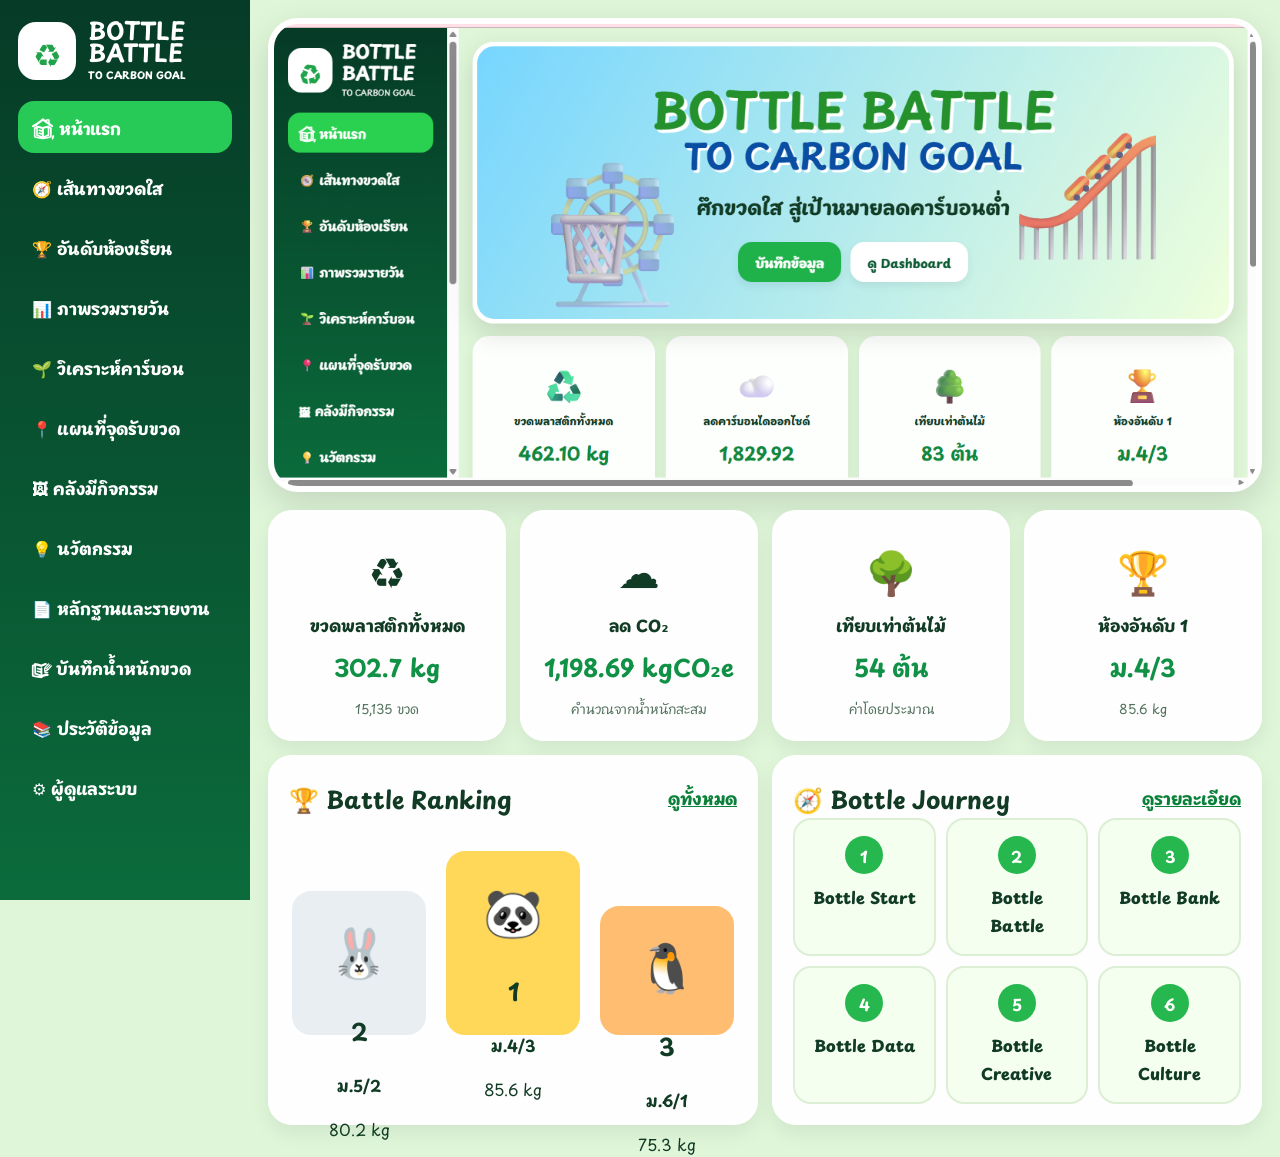
==== index.html @ 926719f8 "Add files via upload" ====
<!DOCTYPE html>
<html lang="th">
<head>
  <meta charset="UTF-8" />
  <meta name="viewport" content="width=device-width, initial-scale=1.0" />
  <title>Bottle Battle to Carbon Goal</title>
  <link rel="preconnect" href="https://fonts.googleapis.com">
  <link rel="preconnect" href="https://fonts.gstatic.com" crossorigin>
  <link href="https://fonts.googleapis.com/css2?family=Playpen+Sans+Thai:wght@400;600;700;800&display=swap" rel="stylesheet">
  <link rel="stylesheet" href="css/style.css" />
</head>
<body>
  <aside class="sidebar">
    <div class="brand">
      <div class="brand-logo">♻</div>
      <div><h2>BOTTLE<br>BATTLE</h2><p>TO CARBON GOAL</p></div>
    </div>
    <nav class="menu">
      <a class="active" href="index.html">🏠 หน้าแรก</a>
      <a href="journey.html">🧭 เส้นทางขวดใส</a>
      <a href="ranking.html">🏆 อันดับห้องเรียน</a>
      <a href="dashboard.html">📊 ภาพรวมรายวัน</a>
      <a href="carbon.html">🌱 วิเคราะห์คาร์บอน</a>
      <a href="map.html">📍 แผนที่จุดรับขวด</a>
      <a href="gallery.html">🖼 คลังมีกิจกรรม</a>
      <a href="innovation.html">💡 นวัตกรรม</a>
      <a href="report.html">📄 หลักฐานและรายงาน</a>
      <a href="submit.html">✍️ บันทึกน้ำหนักขวด</a>
      <a href="history.html">📚 ประวัติข้อมูล</a>
      <a href="admin.html">⚙️ ผู้ดูแลระบบ</a>
    </nav>
  </aside>
  <main class="main">
    <section class="hero"><img src="assets/hero-school.png" alt="Bottle Battle Banner"></section>
    <section class="kpi-grid">
      <article class="kpi-card"><div class="icon">♻️</div><p>ขวดพลาสติกทั้งหมด</p><h3 id="totalWeight">0 kg</h3><span id="totalBottles">0 ขวด</span></article>
      <article class="kpi-card"><div class="icon">☁️</div><p>ลด CO₂</p><h3 id="co2Saved">0 kgCO₂e</h3><span>คำนวณจากน้ำหนักสะสม</span></article>
      <article class="kpi-card"><div class="icon">🌳</div><p>เทียบเท่าต้นไม้</p><h3 id="treeCount">0 ต้น</h3><span>ค่าโดยประมาณ</span></article>
      <article class="kpi-card"><div class="icon">🏆</div><p>ห้องอันดับ 1</p><h3 id="topClass">-</h3><span id="topClassWeight">0 kg</span></article>
    </section>
    <section class="content-grid">
      <article class="panel"><div class="panel-head"><h2>🏆 Battle Ranking</h2><a href="ranking.html">ดูทั้งหมด</a></div><div class="podium" id="podium"></div></article>
      <article class="panel"><div class="panel-head"><h2>🧭 Bottle Journey</h2><a href="journey.html">ดูรายละเอียด</a></div><div class="journey"><div><b>1</b><span>Bottle Start</span></div><div><b>2</b><span>Bottle Battle</span></div><div><b>3</b><span>Bottle Bank</span></div><div><b>4</b><span>Bottle Data</span></div><div><b>5</b><span>Bottle Creative</span></div><div><b>6</b><span>Bottle Culture</span></div></div></article>
    </section>
  </main>
  <script src="js/api.js"></script><script src="js/app.js"></script>
</body>
</html>
---- css/style.css ----
*{box-sizing:border-box}body{margin:0;font-family:"Playpen Sans Thai",system-ui,sans-serif;background:#dff6d9;color:#123b25;display:flex;min-height:100vh}.sidebar{width:250px;background:linear-gradient(180deg,#063b27,#0b6b3b);color:#fff;padding:18px;position:fixed;left:0;top:0;bottom:0;overflow:auto}.brand{display:flex;gap:12px;align-items:center;margin-bottom:18px}.brand-logo{width:58px;height:58px;background:#fff;color:#20a34a;border-radius:18px;display:grid;place-items:center;font-size:32px}.brand h2{margin:0;font-size:24px;line-height:.9}.brand p{margin:4px 0 0;font-size:10px;font-weight:800}.menu{display:flex;flex-direction:column;gap:8px}.menu a{color:#fff;text-decoration:none;padding:12px 14px;border-radius:16px;font-weight:800}.menu a:hover,.menu a.active{background:#27c957}.main{margin-left:250px;width:calc(100% - 250px);padding:18px}.hero{width:100%;padding:0;margin:0 0 18px;border:6px solid #fff;border-radius:30px;overflow:hidden;background:#fff;box-shadow:0 12px 35px #0002}.hero img{display:block;width:100%;height:auto}.kpi-grid{display:grid;grid-template-columns:repeat(4,1fr);gap:14px;margin-bottom:14px}.kpi-card,.panel{background:#fffffff2;border:3px solid #fff;border-radius:24px;box-shadow:0 8px 20px #0001}.kpi-card{padding:18px;text-align:center}.kpi-card .icon{font-size:42px}.kpi-card p{margin:6px 0;font-weight:800}.kpi-card h3{margin:6px 0;color:#119146;font-size:24px}.kpi-card span{font-size:13px;color:#52715d}.content-grid{display:grid;grid-template-columns:1fr 1fr;gap:14px}.panel{padding:18px;margin-bottom:14px}.panel-head{display:flex;justify-content:space-between;align-items:center}.panel-head h2{margin:0}.panel-head a{color:#0b803a;font-weight:800}.podium{display:flex;align-items:end;justify-content:center;gap:14px;min-height:220px}.podium-item{text-align:center;width:140px;border-radius:22px;padding:14px;background:#f6ffe9;border:3px solid #fff}.podium-item:nth-child(1){height:150px;background:#e8eef2}.podium-item:nth-child(2){height:190px;background:#ffd85a}.podium-item:nth-child(3){height:135px;background:#ffbd72}.podium-item .face{font-size:48px}.journey{display:grid;grid-template-columns:repeat(3,1fr);gap:10px}.journey.big{grid-template-columns:repeat(6,1fr)}.journey div{background:#f5ffef;border-radius:18px;border:2px solid #dcefd5;text-align:center;padding:16px}.journey b{display:inline-grid;place-items:center;width:38px;height:38px;border-radius:50%;background:#26b84f;color:#fff}.journey span{display:block;margin-top:8px;font-weight:800}.page-title{background:linear-gradient(120deg,#b6ecff,#f2ffd6);border:5px solid #fff;border-radius:28px;padding:26px;margin-bottom:14px}.page-title h1{margin:0;font-size:34px}.page-title p{margin:8px 0 0;font-weight:800}table{width:100%;border-collapse:collapse}th,td{padding:12px;border-bottom:1px solid #dcefdc;text-align:left}th{color:#0d7038}form{max-width:560px;display:grid;gap:12px}label{font-weight:800}input,select,textarea,button{font-family:inherit;padding:12px;border-radius:14px;border:2px solid #cfe7d4}button{background:#1fb24b;color:#fff;border:0;font-weight:800;cursor:pointer}.form-row{display:flex;gap:10px;flex-wrap:wrap;align-items:center}.map{height:430px;background:linear-gradient(#aee9ff,#c8ee9a);position:relative;display:grid;grid-template-columns:repeat(2,1fr);gap:16px}.map div{background:#22a957;color:#fff;border-radius:20px;padding:20px;text-align:center;font-weight:800}.gallery{display:grid;grid-template-columns:repeat(4,1fr);gap:14px}.gallery article{background:#fff;border-radius:22px;padding:30px;text-align:center;font-size:38px}.gallery b{display:block;font-size:16px}.carbon-box{font-size:24px}.carbon-box b{font-size:48px;color:#119146}@media(max-width:1000px){body{display:block}.sidebar{position:relative;width:100%;height:auto}.main{margin-left:0;width:100%}.kpi-grid,.content-grid,.journey,.journey.big,.gallery{grid-template-columns:1fr}}
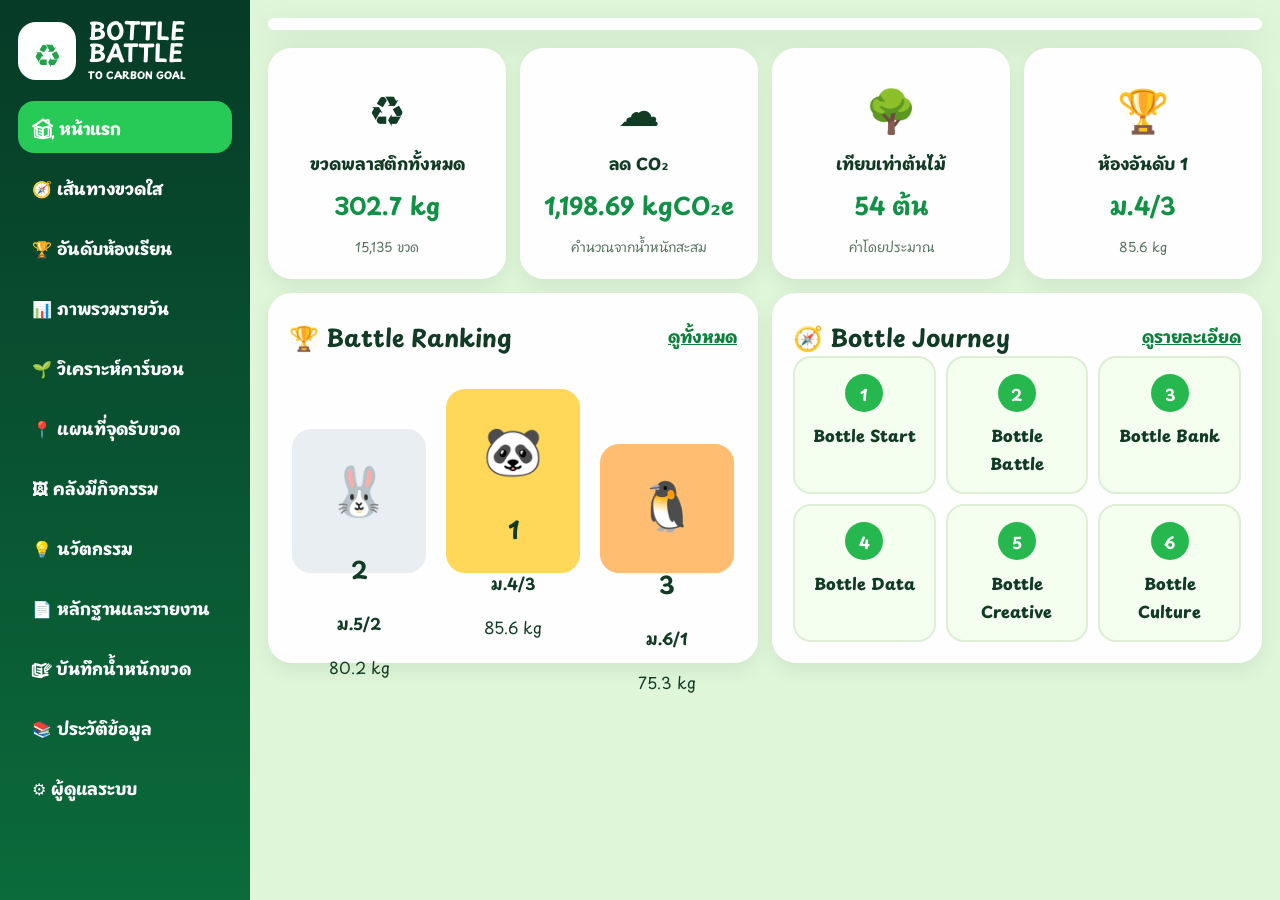
==== commit c4ddef3d: "Update index.html" ====
--- a/index.html
+++ b/index.html
@@ -4,17 +4,24 @@
   <meta charset="UTF-8" />
   <meta name="viewport" content="width=device-width, initial-scale=1.0" />
   <title>Bottle Battle to Carbon Goal</title>
+
   <link rel="preconnect" href="https://fonts.googleapis.com">
   <link rel="preconnect" href="https://fonts.gstatic.com" crossorigin>
   <link href="https://fonts.googleapis.com/css2?family=Playpen+Sans+Thai:wght@400;600;700;800&display=swap" rel="stylesheet">
+
   <link rel="stylesheet" href="css/style.css" />
 </head>
+
 <body>
   <aside class="sidebar">
     <div class="brand">
       <div class="brand-logo">♻</div>
-      <div><h2>BOTTLE<br>BATTLE</h2><p>TO CARBON GOAL</p></div>
+      <div>
+        <h2>BOTTLE<br>BATTLE</h2>
+        <p>TO CARBON GOAL</p>
+      </div>
     </div>
+
     <nav class="menu">
       <a class="active" href="index.html">🏠 หน้าแรก</a>
       <a href="journey.html">🧭 เส้นทางขวดใส</a>
@@ -30,19 +37,68 @@
       <a href="admin.html">⚙️ ผู้ดูแลระบบ</a>
     </nav>
   </aside>
+
   <main class="main">
-    <section class="hero"><img src="assets/hero-school.png" alt="Bottle Battle Banner"></section>
+    <section class="hero"></section>
+
     <section class="kpi-grid">
-      <article class="kpi-card"><div class="icon">♻️</div><p>ขวดพลาสติกทั้งหมด</p><h3 id="totalWeight">0 kg</h3><span id="totalBottles">0 ขวด</span></article>
-      <article class="kpi-card"><div class="icon">☁️</div><p>ลด CO₂</p><h3 id="co2Saved">0 kgCO₂e</h3><span>คำนวณจากน้ำหนักสะสม</span></article>
-      <article class="kpi-card"><div class="icon">🌳</div><p>เทียบเท่าต้นไม้</p><h3 id="treeCount">0 ต้น</h3><span>ค่าโดยประมาณ</span></article>
-      <article class="kpi-card"><div class="icon">🏆</div><p>ห้องอันดับ 1</p><h3 id="topClass">-</h3><span id="topClassWeight">0 kg</span></article>
+      <article class="kpi-card">
+        <div class="icon">♻️</div>
+        <p>ขวดพลาสติกทั้งหมด</p>
+        <h3 id="totalWeight">0 kg</h3>
+        <span id="totalBottles">0 ขวด</span>
+      </article>
+
+      <article class="kpi-card">
+        <div class="icon">☁️</div>
+        <p>ลด CO₂</p>
+        <h3 id="co2Saved">0 kgCO₂e</h3>
+        <span>คำนวณจากน้ำหนักสะสม</span>
+      </article>
+
+      <article class="kpi-card">
+        <div class="icon">🌳</div>
+        <p>เทียบเท่าต้นไม้</p>
+        <h3 id="treeCount">0 ต้น</h3>
+        <span>ค่าโดยประมาณ</span>
+      </article>
+
+      <article class="kpi-card">
+        <div class="icon">🏆</div>
+        <p>ห้องอันดับ 1</p>
+        <h3 id="topClass">-</h3>
+        <span id="topClassWeight">0 kg</span>
+      </article>
     </section>
+
     <section class="content-grid">
-      <article class="panel"><div class="panel-head"><h2>🏆 Battle Ranking</h2><a href="ranking.html">ดูทั้งหมด</a></div><div class="podium" id="podium"></div></article>
-      <article class="panel"><div class="panel-head"><h2>🧭 Bottle Journey</h2><a href="journey.html">ดูรายละเอียด</a></div><div class="journey"><div><b>1</b><span>Bottle Start</span></div><div><b>2</b><span>Bottle Battle</span></div><div><b>3</b><span>Bottle Bank</span></div><div><b>4</b><span>Bottle Data</span></div><div><b>5</b><span>Bottle Creative</span></div><div><b>6</b><span>Bottle Culture</span></div></div></article>
+      <article class="panel">
+        <div class="panel-head">
+          <h2>🏆 Battle Ranking</h2>
+          <a href="ranking.html">ดูทั้งหมด</a>
+        </div>
+        <div class="podium" id="podium"></div>
+      </article>
+
+      <article class="panel">
+        <div class="panel-head">
+          <h2>🧭 Bottle Journey</h2>
+          <a href="journey.html">ดูรายละเอียด</a>
+        </div>
+
+        <div class="journey">
+          <div><b>1</b><span>Bottle Start</span></div>
+          <div><b>2</b><span>Bottle Battle</span></div>
+          <div><b>3</b><span>Bottle Bank</span></div>
+          <div><b>4</b><span>Bottle Data</span></div>
+          <div><b>5</b><span>Bottle Creative</span></div>
+          <div><b>6</b><span>Bottle Culture</span></div>
+        </div>
+      </article>
     </section>
   </main>
-  <script src="js/api.js"></script><script src="js/app.js"></script>
+
+  <script src="js/api.js"></script>
+  <script src="js/app.js"></script>
 </body>
 </html>
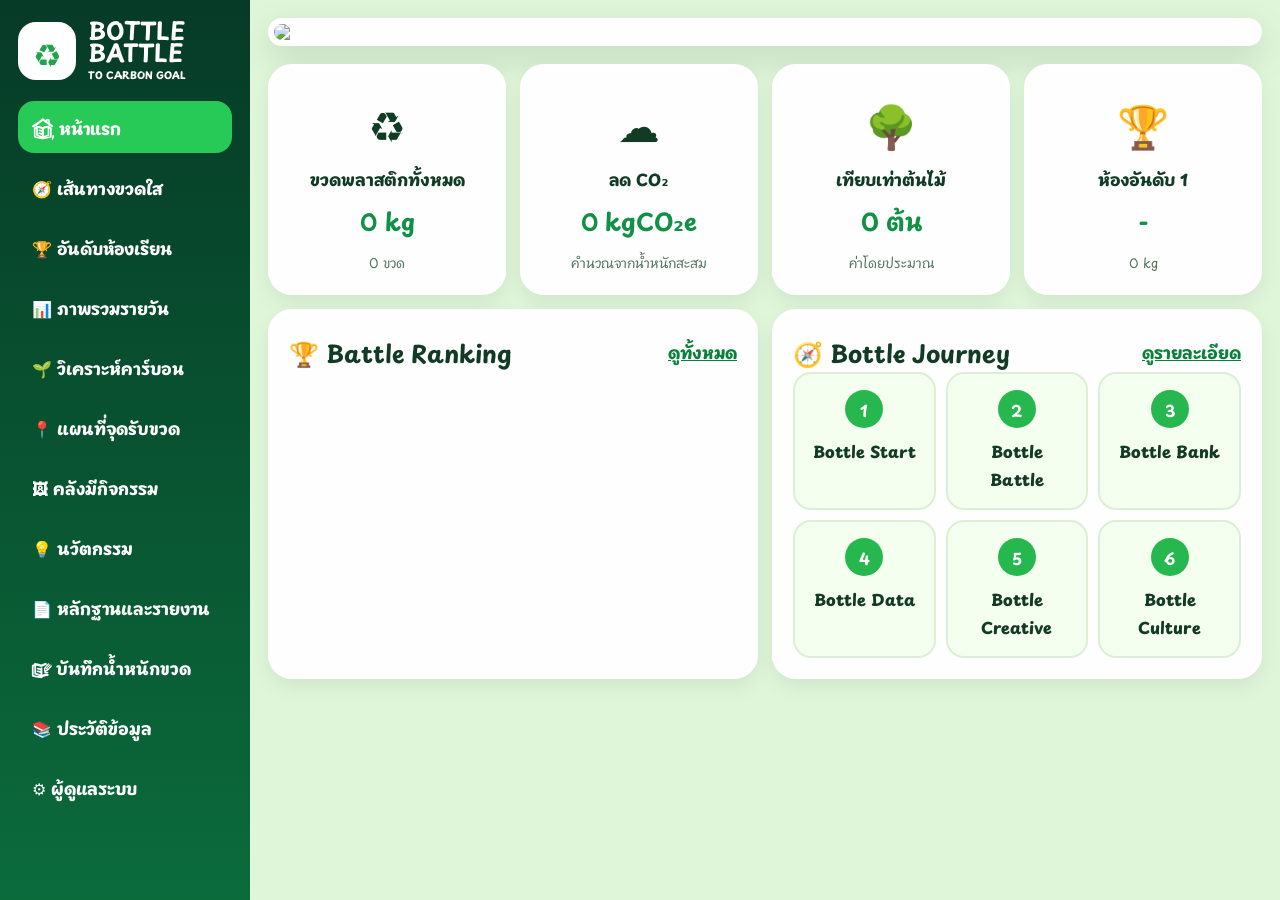
==== commit 4701eb8e: "Update index.html" ====
--- a/index.html
+++ b/index.html
@@ -39,7 +39,11 @@
   </aside>
 
   <main class="main">
-    <section class="hero"></section>
+    <section class="hero">
+
+    <img src="assets/logo.png" class="school-logo">
+
+</section>
 
     <section class="kpi-grid">
       <article class="kpi-card">
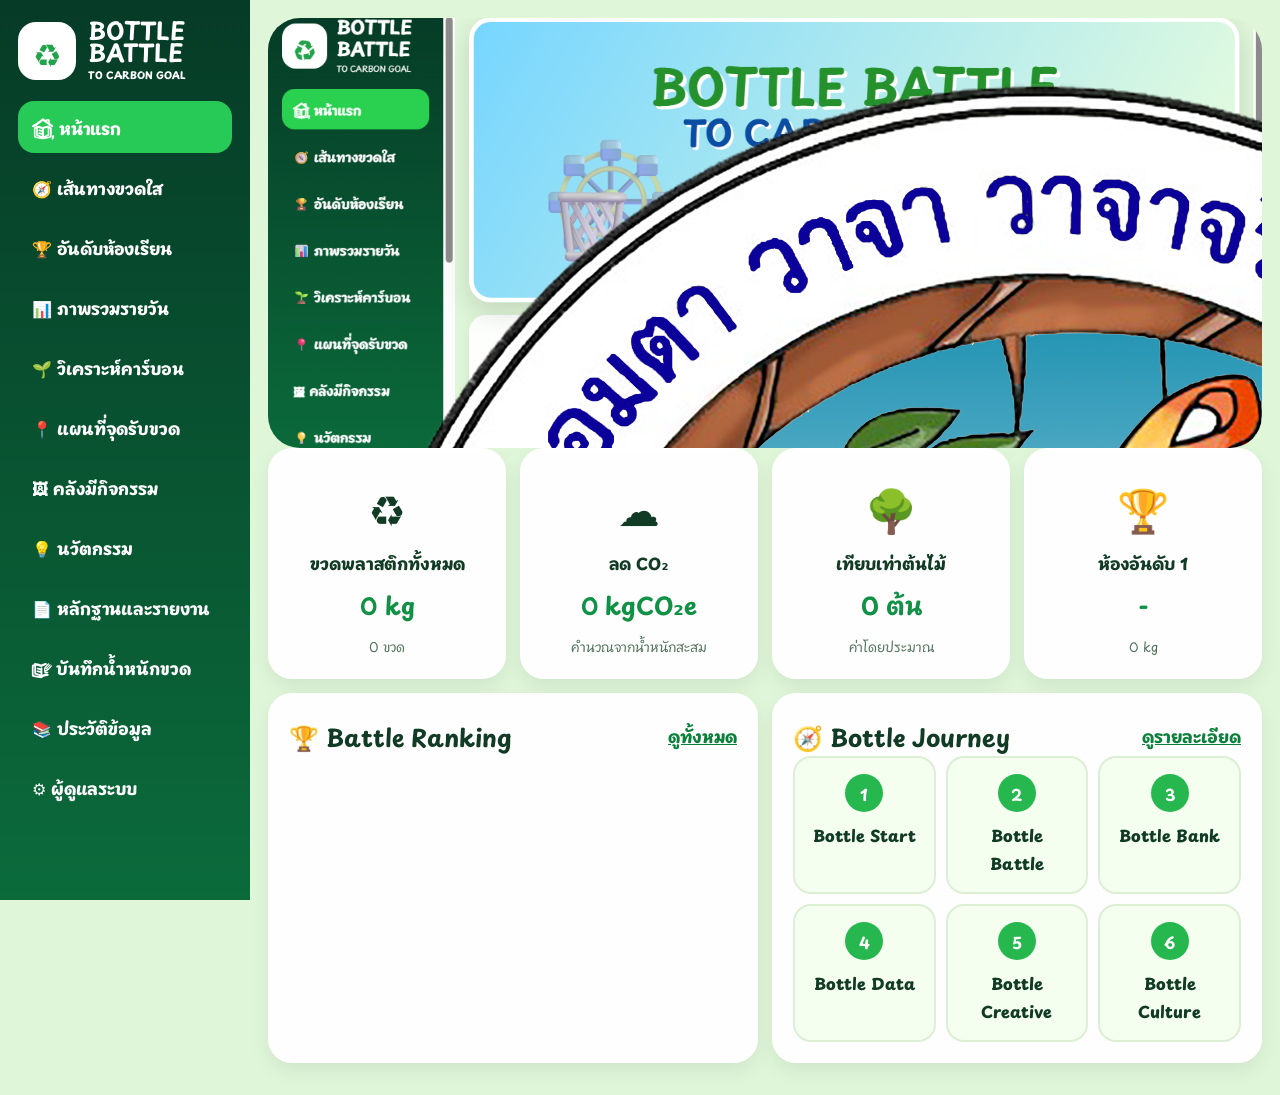
==== commit c657e041: "Update index.html" ====
--- a/index.html
+++ b/index.html
@@ -39,12 +39,9 @@
   </aside>
 
   <main class="main">
-    <section class="hero">
-
-    <img src="assets/logo.png" class="school-logo">
-
+   <section class="hero">
+  <img src="assets/logo.png" class="school-logo" alt="โลโก้โรงเรียน">
 </section>
-
     <section class="kpi-grid">
       <article class="kpi-card">
         <div class="icon">♻️</div>
--- a/css/style.css
+++ b/css/style.css
@@ -1 +1,13 @@
-*{box-sizing:border-box}body{margin:0;font-family:"Playpen Sans Thai",system-ui,sans-serif;background:#dff6d9;color:#123b25;display:flex;min-height:100vh}.sidebar{width:250px;background:linear-gradient(180deg,#063b27,#0b6b3b);color:#fff;padding:18px;position:fixed;left:0;top:0;bottom:0;overflow:auto}.brand{display:flex;gap:12px;align-items:center;margin-bottom:18px}.brand-logo{width:58px;height:58px;background:#fff;color:#20a34a;border-radius:18px;display:grid;place-items:center;font-size:32px}.brand h2{margin:0;font-size:24px;line-height:.9}.brand p{margin:4px 0 0;font-size:10px;font-weight:800}.menu{display:flex;flex-direction:column;gap:8px}.menu a{color:#fff;text-decoration:none;padding:12px 14px;border-radius:16px;font-weight:800}.menu a:hover,.menu a.active{background:#27c957}.main{margin-left:250px;width:calc(100% - 250px);padding:18px}.hero{width:100%;padding:0;margin:0 0 18px;border:6px solid #fff;border-radius:30px;overflow:hidden;background:#fff;box-shadow:0 12px 35px #0002}.hero img{display:block;width:100%;height:auto}.kpi-grid{display:grid;grid-template-columns:repeat(4,1fr);gap:14px;margin-bottom:14px}.kpi-card,.panel{background:#fffffff2;border:3px solid #fff;border-radius:24px;box-shadow:0 8px 20px #0001}.kpi-card{padding:18px;text-align:center}.kpi-card .icon{font-size:42px}.kpi-card p{margin:6px 0;font-weight:800}.kpi-card h3{margin:6px 0;color:#119146;font-size:24px}.kpi-card span{font-size:13px;color:#52715d}.content-grid{display:grid;grid-template-columns:1fr 1fr;gap:14px}.panel{padding:18px;margin-bottom:14px}.panel-head{display:flex;justify-content:space-between;align-items:center}.panel-head h2{margin:0}.panel-head a{color:#0b803a;font-weight:800}.podium{display:flex;align-items:end;justify-content:center;gap:14px;min-height:220px}.podium-item{text-align:center;width:140px;border-radius:22px;padding:14px;background:#f6ffe9;border:3px solid #fff}.podium-item:nth-child(1){height:150px;background:#e8eef2}.podium-item:nth-child(2){height:190px;background:#ffd85a}.podium-item:nth-child(3){height:135px;background:#ffbd72}.podium-item .face{font-size:48px}.journey{display:grid;grid-template-columns:repeat(3,1fr);gap:10px}.journey.big{grid-template-columns:repeat(6,1fr)}.journey div{background:#f5ffef;border-radius:18px;border:2px solid #dcefd5;text-align:center;padding:16px}.journey b{display:inline-grid;place-items:center;width:38px;height:38px;border-radius:50%;background:#26b84f;color:#fff}.journey span{display:block;margin-top:8px;font-weight:800}.page-title{background:linear-gradient(120deg,#b6ecff,#f2ffd6);border:5px solid #fff;border-radius:28px;padding:26px;margin-bottom:14px}.page-title h1{margin:0;font-size:34px}.page-title p{margin:8px 0 0;font-weight:800}table{width:100%;border-collapse:collapse}th,td{padding:12px;border-bottom:1px solid #dcefdc;text-align:left}th{color:#0d7038}form{max-width:560px;display:grid;gap:12px}label{font-weight:800}input,select,textarea,button{font-family:inherit;padding:12px;border-radius:14px;border:2px solid #cfe7d4}button{background:#1fb24b;color:#fff;border:0;font-weight:800;cursor:pointer}.form-row{display:flex;gap:10px;flex-wrap:wrap;align-items:center}.map{height:430px;background:linear-gradient(#aee9ff,#c8ee9a);position:relative;display:grid;grid-template-columns:repeat(2,1fr);gap:16px}.map div{background:#22a957;color:#fff;border-radius:20px;padding:20px;text-align:center;font-weight:800}.gallery{display:grid;grid-template-columns:repeat(4,1fr);gap:14px}.gallery article{background:#fff;border-radius:22px;padding:30px;text-align:center;font-size:38px}.gallery b{display:block;font-size:16px}.carbon-box{font-size:24px}.carbon-box b{font-size:48px;color:#119146}@media(max-width:1000px){body{display:block}.sidebar{position:relative;width:100%;height:auto}.main{margin-left:0;width:100%}.kpi-grid,.content-grid,.journey,.journey.big,.gallery{grid-template-columns:1fr}}
+*{box-sizing:border-box}body{margin:0;font-family:"Playpen Sans Thai",system-ui,sans-serif;background:#dff6d9;color:#123b25;display:flex;min-height:100vh}.sidebar{width:250px;background:linear-gradient(180deg,#063b27,#0b6b3b);color:#fff;padding:18px;position:fixed;left:0;top:0;bottom:0;overflow:auto}.brand{display:flex;gap:12px;align-items:center;margin-bottom:18px}.brand-logo{width:58px;height:58px;background:#fff;color:#20a34a;border-radius:18px;display:grid;place-items:center;font-size:32px}.brand h2{margin:0;font-size:24px;line-height:.9}.brand p{margin:4px 0 0;font-size:10px;font-weight:800}.menu{display:flex;flex-direction:column;gap:8px}.menu a{color:#fff;text-decoration:none;padding:12px 14px;border-radius:16px;font-weight:800}.menu a:hover,.menu a.active{background:#27c957}.main{margin-left:250px;width:calc(100% - 250px);padding:18px}
+.hero{
+    position:relative;
+    width:100%;
+    height:430px;
+    border-radius:32px;
+    overflow:hidden;
+
+    background-image:url("../assets/hero-school.png");
+    background-size:cover;
+    background-position:center;
+    background-repeat:no-repeat;
+}.kpi-grid{display:grid;grid-template-columns:repeat(4,1fr);gap:14px;margin-bottom:14px}.kpi-card,.panel{background:#fffffff2;border:3px solid #fff;border-radius:24px;box-shadow:0 8px 20px #0001}.kpi-card{padding:18px;text-align:center}.kpi-card .icon{font-size:42px}.kpi-card p{margin:6px 0;font-weight:800}.kpi-card h3{margin:6px 0;color:#119146;font-size:24px}.kpi-card span{font-size:13px;color:#52715d}.content-grid{display:grid;grid-template-columns:1fr 1fr;gap:14px}.panel{padding:18px;margin-bottom:14px}.panel-head{display:flex;justify-content:space-between;align-items:center}.panel-head h2{margin:0}.panel-head a{color:#0b803a;font-weight:800}.podium{display:flex;align-items:end;justify-content:center;gap:14px;min-height:220px}.podium-item{text-align:center;width:140px;border-radius:22px;padding:14px;background:#f6ffe9;border:3px solid #fff}.podium-item:nth-child(1){height:150px;background:#e8eef2}.podium-item:nth-child(2){height:190px;background:#ffd85a}.podium-item:nth-child(3){height:135px;background:#ffbd72}.podium-item .face{font-size:48px}.journey{display:grid;grid-template-columns:repeat(3,1fr);gap:10px}.journey.big{grid-template-columns:repeat(6,1fr)}.journey div{background:#f5ffef;border-radius:18px;border:2px solid #dcefd5;text-align:center;padding:16px}.journey b{display:inline-grid;place-items:center;width:38px;height:38px;border-radius:50%;background:#26b84f;color:#fff}.journey span{display:block;margin-top:8px;font-weight:800}.page-title{background:linear-gradient(120deg,#b6ecff,#f2ffd6);border:5px solid #fff;border-radius:28px;padding:26px;margin-bottom:14px}.page-title h1{margin:0;font-size:34px}.page-title p{margin:8px 0 0;font-weight:800}table{width:100%;border-collapse:collapse}th,td{padding:12px;border-bottom:1px solid #dcefdc;text-align:left}th{color:#0d7038}form{max-width:560px;display:grid;gap:12px}label{font-weight:800}input,select,textarea,button{font-family:inherit;padding:12px;border-radius:14px;border:2px solid #cfe7d4}button{background:#1fb24b;color:#fff;border:0;font-weight:800;cursor:pointer}.form-row{display:flex;gap:10px;flex-wrap:wrap;align-items:center}.map{height:430px;background:linear-gradient(#aee9ff,#c8ee9a);position:relative;display:grid;grid-template-columns:repeat(2,1fr);gap:16px}.map div{background:#22a957;color:#fff;border-radius:20px;padding:20px;text-align:center;font-weight:800}.gallery{display:grid;grid-template-columns:repeat(4,1fr);gap:14px}.gallery article{background:#fff;border-radius:22px;padding:30px;text-align:center;font-size:38px}.gallery b{display:block;font-size:16px}.carbon-box{font-size:24px}.carbon-box b{font-size:48px;color:#119146}@media(max-width:1000px){body{display:block}.sidebar{position:relative;width:100%;height:auto}.main{margin-left:0;width:100%}.kpi-grid,.content-grid,.journey,.journey.big,.gallery{grid-template-columns:1fr}}
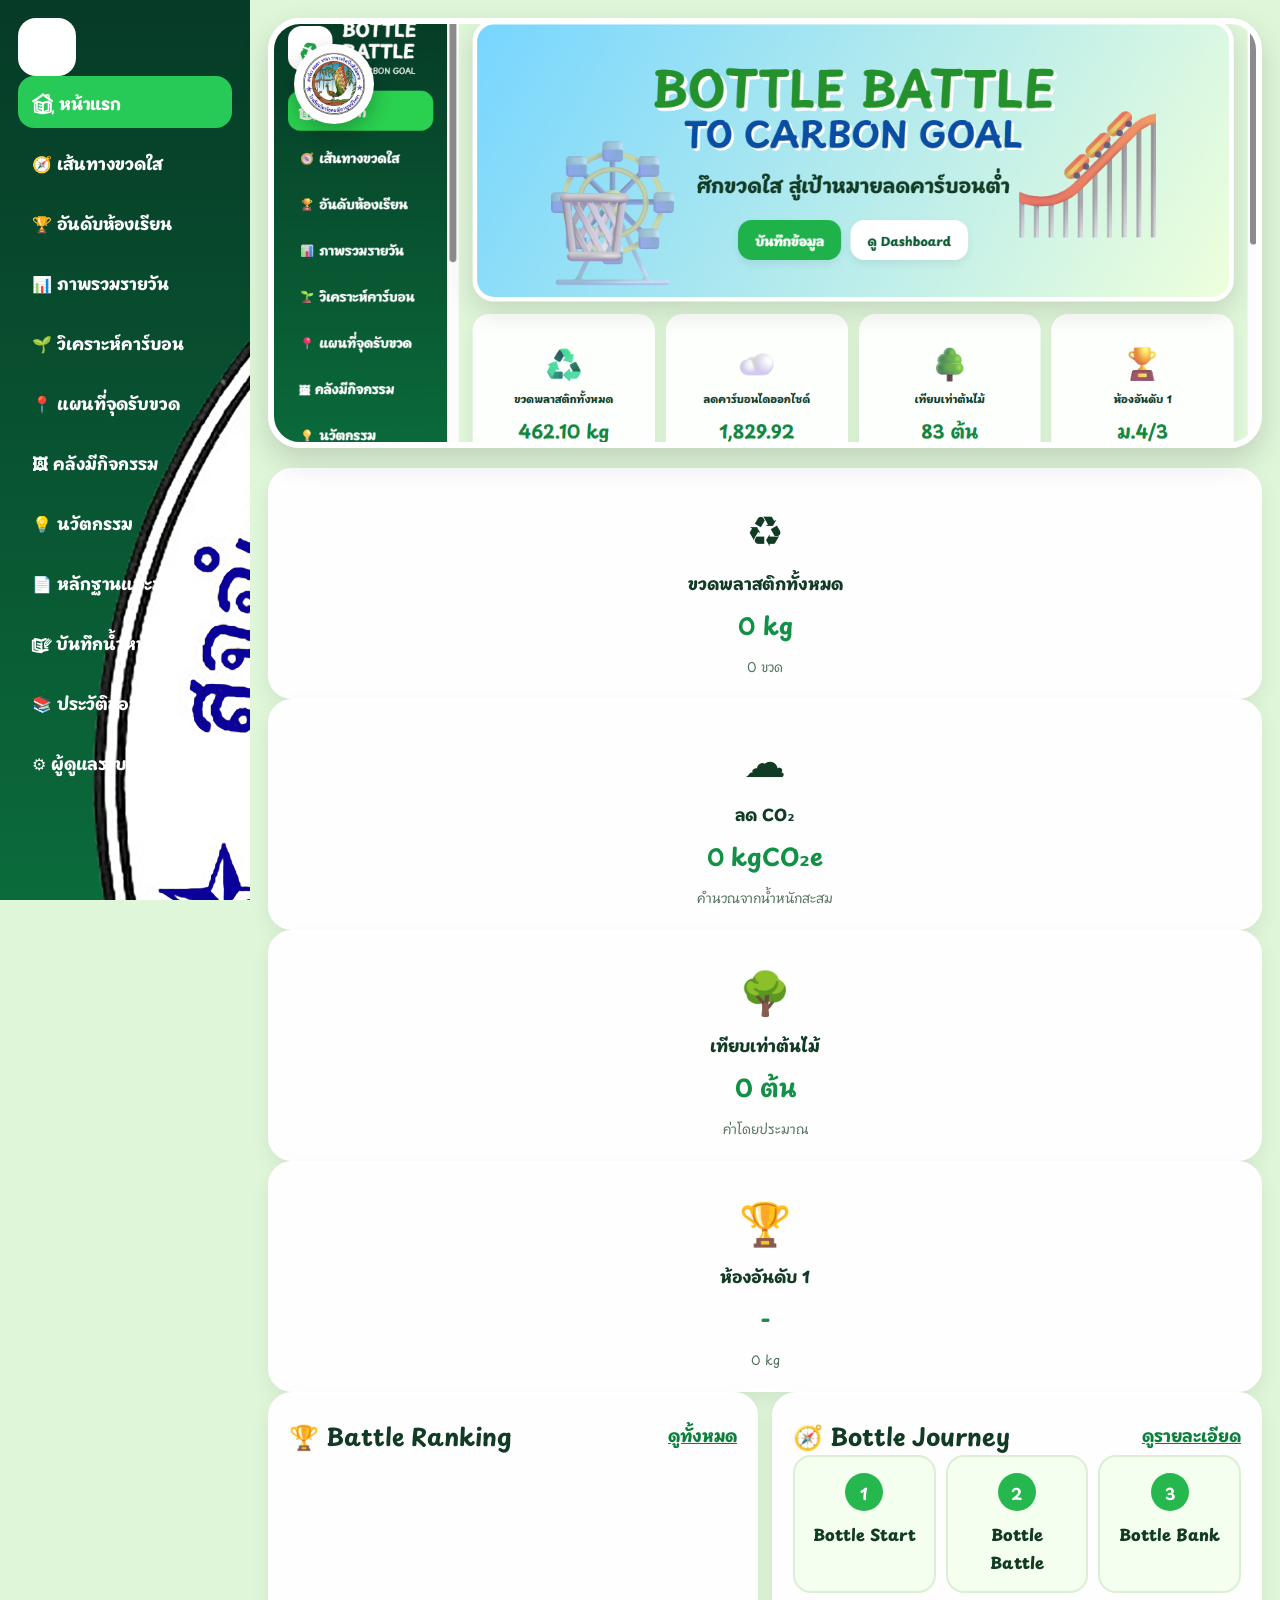
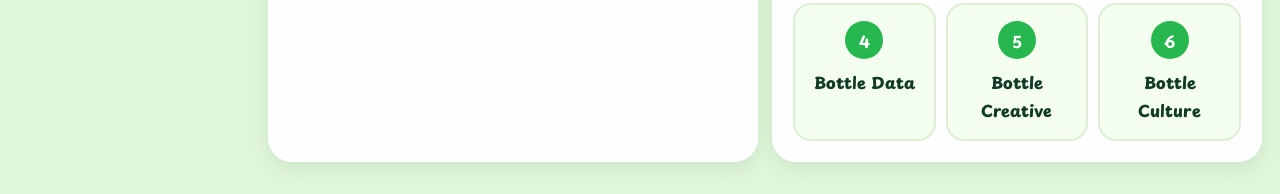
==== commit 0cd91b74: "Update index.html" ====
--- a/index.html
+++ b/index.html
@@ -14,8 +14,8 @@
 
 <body>
   <aside class="sidebar">
-    <div class="brand">
-      <div class="brand-logo">♻</div>
+      <div class="brand-logo">
+    <img src="assets/logo.png" alt="โลโก้โรงเรียน">
       <div>
         <h2>BOTTLE<br>BATTLE</h2>
         <p>TO CARBON GOAL</p>
--- a/css/style.css
+++ b/css/style.css
@@ -1,13 +1,30 @@
 *{box-sizing:border-box}body{margin:0;font-family:"Playpen Sans Thai",system-ui,sans-serif;background:#dff6d9;color:#123b25;display:flex;min-height:100vh}.sidebar{width:250px;background:linear-gradient(180deg,#063b27,#0b6b3b);color:#fff;padding:18px;position:fixed;left:0;top:0;bottom:0;overflow:auto}.brand{display:flex;gap:12px;align-items:center;margin-bottom:18px}.brand-logo{width:58px;height:58px;background:#fff;color:#20a34a;border-radius:18px;display:grid;place-items:center;font-size:32px}.brand h2{margin:0;font-size:24px;line-height:.9}.brand p{margin:4px 0 0;font-size:10px;font-weight:800}.menu{display:flex;flex-direction:column;gap:8px}.menu a{color:#fff;text-decoration:none;padding:12px 14px;border-radius:16px;font-weight:800}.menu a:hover,.menu a.active{background:#27c957}.main{margin-left:250px;width:calc(100% - 250px);padding:18px}
 .hero{
-    position:relative;
-    width:100%;
-    height:430px;
-    border-radius:32px;
-    overflow:hidden;
+  position:relative;
+  width:100%;
+  height:430px;
+  border-radius:32px;
+  overflow:hidden;
+  background-image:url("../assets/hero-school.png");
+  background-size:cover;
+  background-position:center;
+  background-repeat:no-repeat;
+  border:6px solid #fff;
+  box-shadow:0 12px 30px rgba(0,0,0,.15);
+  margin-bottom:20px;
+}
 
-    background-image:url("../assets/hero-school.png");
-    background-size:cover;
-    background-position:center;
-    background-repeat:no-repeat;
+.school-logo{
+  position:absolute;
+  top:20px;
+  left:20px;
+  width:80px;
+  height:80px;
+  object-fit:contain;
+  background:#fff;
+  border-radius:50%;
+  padding:6px;
+  box-shadow:0 8px 20px rgba(0,0,0,.25);
+  z-index:5;
+}
 }.kpi-grid{display:grid;grid-template-columns:repeat(4,1fr);gap:14px;margin-bottom:14px}.kpi-card,.panel{background:#fffffff2;border:3px solid #fff;border-radius:24px;box-shadow:0 8px 20px #0001}.kpi-card{padding:18px;text-align:center}.kpi-card .icon{font-size:42px}.kpi-card p{margin:6px 0;font-weight:800}.kpi-card h3{margin:6px 0;color:#119146;font-size:24px}.kpi-card span{font-size:13px;color:#52715d}.content-grid{display:grid;grid-template-columns:1fr 1fr;gap:14px}.panel{padding:18px;margin-bottom:14px}.panel-head{display:flex;justify-content:space-between;align-items:center}.panel-head h2{margin:0}.panel-head a{color:#0b803a;font-weight:800}.podium{display:flex;align-items:end;justify-content:center;gap:14px;min-height:220px}.podium-item{text-align:center;width:140px;border-radius:22px;padding:14px;background:#f6ffe9;border:3px solid #fff}.podium-item:nth-child(1){height:150px;background:#e8eef2}.podium-item:nth-child(2){height:190px;background:#ffd85a}.podium-item:nth-child(3){height:135px;background:#ffbd72}.podium-item .face{font-size:48px}.journey{display:grid;grid-template-columns:repeat(3,1fr);gap:10px}.journey.big{grid-template-columns:repeat(6,1fr)}.journey div{background:#f5ffef;border-radius:18px;border:2px solid #dcefd5;text-align:center;padding:16px}.journey b{display:inline-grid;place-items:center;width:38px;height:38px;border-radius:50%;background:#26b84f;color:#fff}.journey span{display:block;margin-top:8px;font-weight:800}.page-title{background:linear-gradient(120deg,#b6ecff,#f2ffd6);border:5px solid #fff;border-radius:28px;padding:26px;margin-bottom:14px}.page-title h1{margin:0;font-size:34px}.page-title p{margin:8px 0 0;font-weight:800}table{width:100%;border-collapse:collapse}th,td{padding:12px;border-bottom:1px solid #dcefdc;text-align:left}th{color:#0d7038}form{max-width:560px;display:grid;gap:12px}label{font-weight:800}input,select,textarea,button{font-family:inherit;padding:12px;border-radius:14px;border:2px solid #cfe7d4}button{background:#1fb24b;color:#fff;border:0;font-weight:800;cursor:pointer}.form-row{display:flex;gap:10px;flex-wrap:wrap;align-items:center}.map{height:430px;background:linear-gradient(#aee9ff,#c8ee9a);position:relative;display:grid;grid-template-columns:repeat(2,1fr);gap:16px}.map div{background:#22a957;color:#fff;border-radius:20px;padding:20px;text-align:center;font-weight:800}.gallery{display:grid;grid-template-columns:repeat(4,1fr);gap:14px}.gallery article{background:#fff;border-radius:22px;padding:30px;text-align:center;font-size:38px}.gallery b{display:block;font-size:16px}.carbon-box{font-size:24px}.carbon-box b{font-size:48px;color:#119146}@media(max-width:1000px){body{display:block}.sidebar{position:relative;width:100%;height:auto}.main{margin-left:0;width:100%}.kpi-grid,.content-grid,.journey,.journey.big,.gallery{grid-template-columns:1fr}}
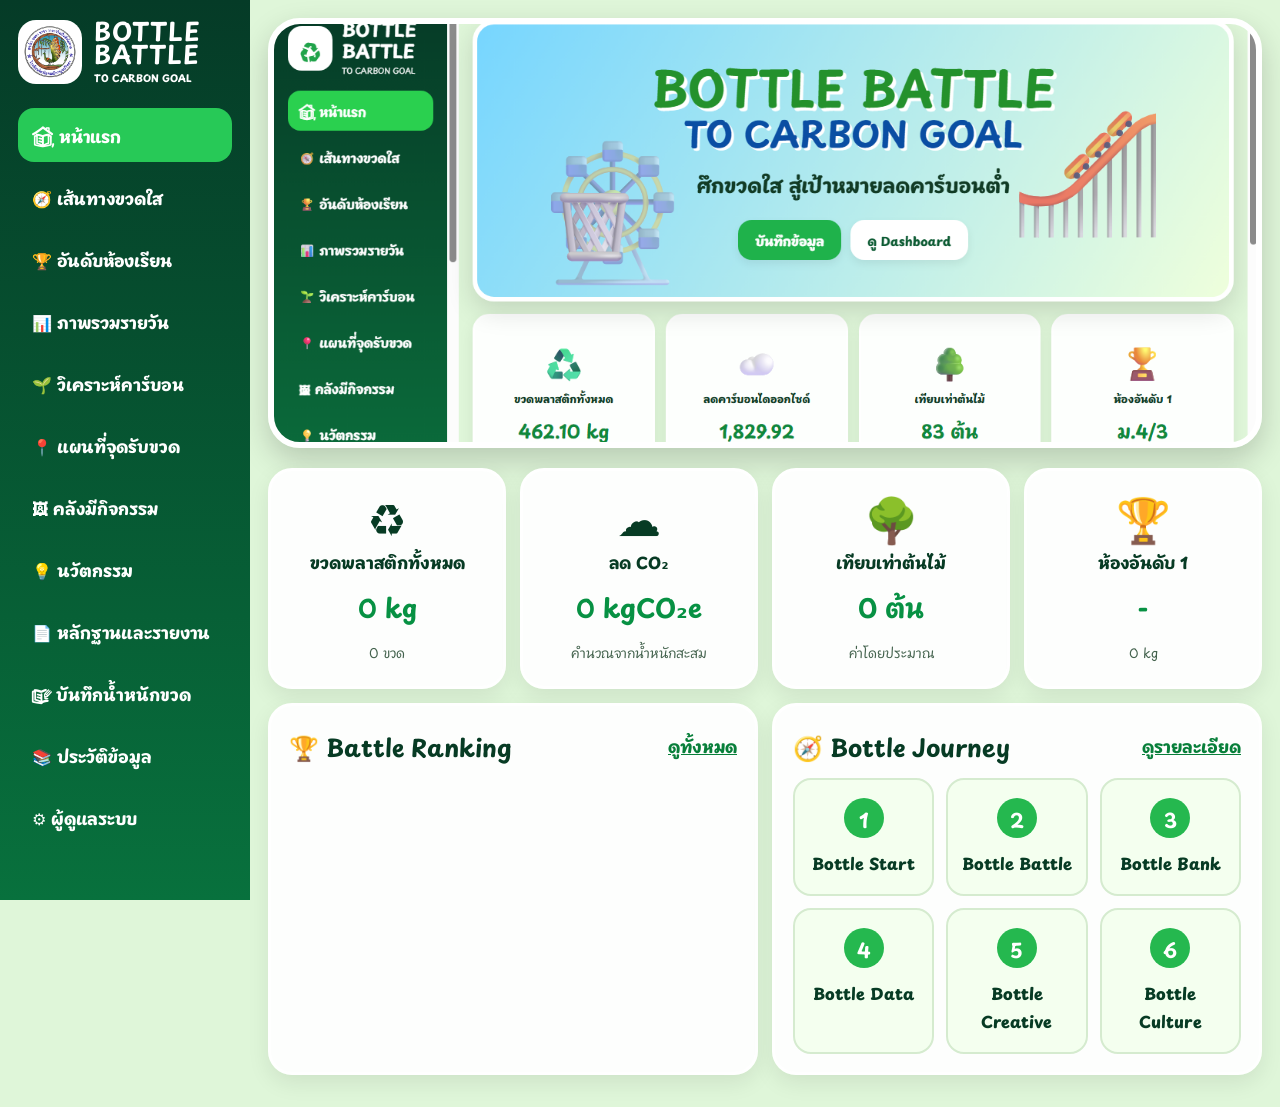
==== commit a1555bed: "Update index.html" ====
--- a/index.html
+++ b/index.html
@@ -3,6 +3,7 @@
 <head>
   <meta charset="UTF-8" />
   <meta name="viewport" content="width=device-width, initial-scale=1.0" />
+
   <title>Bottle Battle to Carbon Goal</title>
 
   <link rel="preconnect" href="https://fonts.googleapis.com">
@@ -14,9 +15,12 @@
 
 <body>
   <aside class="sidebar">
+    <div class="brand">
       <div class="brand-logo">
-    <img src="assets/logo.png" alt="โลโก้โรงเรียน">
-      <div>
+        <img src="assets/logo.png" alt="โลโก้โรงเรียน">
+      </div>
+
+      <div class="brand-text">
         <h2>BOTTLE<br>BATTLE</h2>
         <p>TO CARBON GOAL</p>
       </div>
@@ -39,10 +43,9 @@
   </aside>
 
   <main class="main">
-   <section class="hero">
-  <img src="assets/logo.png" class="school-logo" alt="โลโก้โรงเรียน">
-</section>
-    <section class="kpi-grid">
+    <section class="hero"></section>
+
+    <section class="kpi-grid" id="homeKpis">
       <article class="kpi-card">
         <div class="icon">♻️</div>
         <p>ขวดพลาสติกทั้งหมด</p>
@@ -78,6 +81,7 @@
           <h2>🏆 Battle Ranking</h2>
           <a href="ranking.html">ดูทั้งหมด</a>
         </div>
+
         <div class="podium" id="podium"></div>
       </article>
 
--- a/css/style.css
+++ b/css/style.css
@@ -1,30 +1,465 @@
-*{box-sizing:border-box}body{margin:0;font-family:"Playpen Sans Thai",system-ui,sans-serif;background:#dff6d9;color:#123b25;display:flex;min-height:100vh}.sidebar{width:250px;background:linear-gradient(180deg,#063b27,#0b6b3b);color:#fff;padding:18px;position:fixed;left:0;top:0;bottom:0;overflow:auto}.brand{display:flex;gap:12px;align-items:center;margin-bottom:18px}.brand-logo{width:58px;height:58px;background:#fff;color:#20a34a;border-radius:18px;display:grid;place-items:center;font-size:32px}.brand h2{margin:0;font-size:24px;line-height:.9}.brand p{margin:4px 0 0;font-size:10px;font-weight:800}.menu{display:flex;flex-direction:column;gap:8px}.menu a{color:#fff;text-decoration:none;padding:12px 14px;border-radius:16px;font-weight:800}.menu a:hover,.menu a.active{background:#27c957}.main{margin-left:250px;width:calc(100% - 250px);padding:18px}
+*{
+  box-sizing:border-box;
+}
+
+body{
+  margin:0;
+  font-family:"Playpen Sans Thai",system-ui,sans-serif;
+  background:#dff6d9;
+  color:#073b24;
+  display:flex;
+  min-height:100vh;
+}
+
+/* ===== Sidebar ===== */
+.sidebar{
+  width:250px;
+  background:linear-gradient(180deg,#053b27,#08713d);
+  color:#fff;
+  padding:18px;
+  position:fixed;
+  left:0;
+  top:0;
+  bottom:0;
+  overflow:auto;
+  z-index:20;
+}
+
+.brand{
+  display:flex;
+  align-items:center;
+  gap:12px;
+  margin-bottom:22px;
+}
+
+.brand-logo{
+  width:64px;
+  height:64px;
+  background:#fff;
+  border-radius:18px;
+  display:flex;
+  align-items:center;
+  justify-content:center;
+  overflow:hidden;
+  flex:0 0 auto;
+}
+
+.brand-logo img{
+  width:88%;
+  height:88%;
+  object-fit:contain;
+}
+
+.brand h2{
+  margin:0;
+  font-size:25px;
+  line-height:.9;
+  letter-spacing:1px;
+}
+
+.brand p{
+  margin:5px 0 0;
+  font-size:10px;
+  font-weight:800;
+}
+
+.menu{
+  display:flex;
+  flex-direction:column;
+  gap:8px;
+}
+
+.menu a{
+  color:#fff;
+  text-decoration:none;
+  padding:13px 14px;
+  border-radius:16px;
+  font-weight:800;
+  display:block;
+}
+
+.menu a:hover,
+.menu a.active{
+  background:#27c957;
+}
+
+/* ===== Main ===== */
+.main{
+  margin-left:250px;
+  width:calc(100% - 250px);
+  padding:18px;
+}
+
+/* ===== Hero Banner ===== */
 .hero{
-  position:relative;
   width:100%;
   height:430px;
+  min-height:430px;
+  margin:0 0 20px 0;
+  padding:0;
   border-radius:32px;
   overflow:hidden;
+  border:6px solid #fff;
+  box-shadow:0 12px 30px rgba(0,0,0,.18);
+
   background-image:url("../assets/hero-school.png");
   background-size:cover;
-  background-position:center;
+  background-position:center center;
   background-repeat:no-repeat;
-  border:6px solid #fff;
-  box-shadow:0 12px 30px rgba(0,0,0,.15);
-  margin-bottom:20px;
-}
-
+}
+
+/* ซ่อนของเก่าที่เคยแทรกไว้ */
+.hero img,
+.hero:before,
+.hero:after,
+.hero-content,
+.mascot,
 .school-logo{
-  position:absolute;
-  top:20px;
-  left:20px;
-  width:80px;
-  height:80px;
-  object-fit:contain;
+  display:none !important;
+}
+
+/* ===== KPI ===== */
+.kpi-grid{
+  display:grid;
+  grid-template-columns:repeat(4,1fr);
+  gap:14px;
+  margin-bottom:14px;
+}
+
+.kpi-card,
+.card,
+.panel{
+  background:rgba(255,255,255,.95);
+  border:3px solid #fff;
+  border-radius:24px;
+  box-shadow:0 8px 22px rgba(0,0,0,.08);
+}
+
+.kpi-card,
+.card.kpi{
+  padding:22px 16px;
+  text-align:center;
+}
+
+.kpi-card .icon,
+.card.kpi span{
+  font-size:44px;
+  line-height:1;
+  display:block;
+}
+
+.kpi-card p,
+.card.kpi small{
+  margin:10px 0 6px;
+  font-weight:800;
+  display:block;
+}
+
+.kpi-card h3,
+.card.kpi b{
+  margin:8px 0;
+  color:#079143;
+  font-size:26px;
+  display:block;
+}
+
+.kpi-card span,
+.card.kpi em{
+  color:#43624d;
+  font-size:13px;
+  font-style:normal;
+}
+
+/* ===== Content ===== */
+.content-grid,
+.grid.two{
+  display:grid;
+  grid-template-columns:1fr 1fr;
+  gap:14px;
+}
+
+.panel{
+  padding:18px;
+  margin-bottom:14px;
+}
+
+.panel-head{
+  display:flex;
+  align-items:center;
+  justify-content:space-between;
+  gap:12px;
+  margin-bottom:12px;
+}
+
+.panel-head h2,
+.panel-head h3{
+  margin:0;
+  font-size:24px;
+}
+
+.panel-head a{
+  color:#087f3a;
+  font-weight:800;
+}
+
+/* ===== Podium ===== */
+.podium{
+  min-height:240px;
+  display:flex;
+  align-items:end;
+  justify-content:center;
+  gap:16px;
+}
+
+.podium-item{
+  width:145px;
+  text-align:center;
+  border-radius:22px;
+  padding:14px;
+  border:3px solid #fff;
+  background:#f5ffef;
+}
+
+.podium-item.rank1{
+  height:195px;
+  background:#ffd85a;
+}
+
+.podium-item.rank2{
+  height:160px;
+  background:#e9eef1;
+}
+
+.podium-item.rank3{
+  height:140px;
+  background:#ffbd72;
+}
+
+.podium-item .face,
+.podium-item .avatar{
+  font-size:48px;
+}
+
+.podium-item h2,
+.podium-item p{
+  margin:6px 0;
+}
+
+/* ===== Journey ===== */
+.journey,
+.journey-mini{
+  display:grid;
+  grid-template-columns:repeat(3,1fr);
+  gap:12px;
+}
+
+.journey div,
+.journey-mini div{
+  background:#f4ffef;
+  border:2px solid #d5ebcf;
+  border-radius:18px;
+  text-align:center;
+  padding:18px 10px;
+  font-weight:800;
+}
+
+.journey b{
+  width:40px;
+  height:40px;
+  border-radius:50%;
+  display:inline-grid;
+  place-items:center;
+  background:#25b84f;
+  color:#fff;
+  font-size:20px;
+}
+
+.journey span{
+  display:block;
+  margin-top:10px;
+  font-weight:800;
+}
+
+/* ===== Page Header ===== */
+.page-title,
+.page-head{
+  background:linear-gradient(120deg,#b7efff,#efffd7);
+  border:5px solid #fff;
+  border-radius:28px;
+  padding:28px;
+  margin-bottom:14px;
+}
+
+.page-title h1,
+.page-head h1{
+  margin:0;
+  font-size:34px;
+}
+
+.page-title p,
+.page-head p{
+  margin:8px 0 0;
+  font-weight:800;
+}
+
+/* ===== Form ===== */
+form{
+  max-width:700px;
+  display:grid;
+  grid-template-columns:170px 1fr;
+  gap:14px;
+  align-items:center;
+}
+
+form label{
+  display:contents;
+  font-weight:800;
+}
+
+input,
+select,
+textarea,
+button{
+  font-family:inherit;
+  padding:12px 14px;
+  border-radius:14px;
+  border:2px solid #cfe8d2;
+  font-size:16px;
+}
+
+textarea{
+  resize:vertical;
+}
+
+button,
+.btn{
+  border:0;
+  background:#1fb24b;
+  color:#fff;
+  font-weight:800;
+  cursor:pointer;
+  text-decoration:none;
+  text-align:center;
+  display:inline-block;
+}
+
+form button,
+form p{
+  grid-column:2;
+}
+
+.form-row,
+.filter-row{
+  display:flex;
+  flex-wrap:wrap;
+  gap:12px;
+  align-items:center;
+}
+
+/* ===== Tables ===== */
+.table-wrap{
+  overflow:auto;
+}
+
+table{
+  width:100%;
+  border-collapse:collapse;
+}
+
+th,td{
+  padding:12px;
+  border-bottom:1px solid #dbeedc;
+  text-align:left;
+}
+
+th{
+  color:#08763a;
+}
+
+/* ===== Map / Gallery / Carbon ===== */
+.map{
+  min-height:430px;
+  background:linear-gradient(#aee9ff,#c8ee9a);
+  display:grid;
+  grid-template-columns:repeat(2,1fr);
+  gap:16px;
+}
+
+.map div{
+  background:#21a957;
+  color:#fff;
+  border-radius:22px;
+  padding:24px;
+  text-align:center;
+  font-weight:800;
+}
+
+.gallery{
+  display:grid;
+  grid-template-columns:repeat(4,1fr);
+  gap:14px;
+}
+
+.gallery article{
   background:#fff;
-  border-radius:50%;
-  padding:6px;
-  box-shadow:0 8px 20px rgba(0,0,0,.25);
-  z-index:5;
-}
-}.kpi-grid{display:grid;grid-template-columns:repeat(4,1fr);gap:14px;margin-bottom:14px}.kpi-card,.panel{background:#fffffff2;border:3px solid #fff;border-radius:24px;box-shadow:0 8px 20px #0001}.kpi-card{padding:18px;text-align:center}.kpi-card .icon{font-size:42px}.kpi-card p{margin:6px 0;font-weight:800}.kpi-card h3{margin:6px 0;color:#119146;font-size:24px}.kpi-card span{font-size:13px;color:#52715d}.content-grid{display:grid;grid-template-columns:1fr 1fr;gap:14px}.panel{padding:18px;margin-bottom:14px}.panel-head{display:flex;justify-content:space-between;align-items:center}.panel-head h2{margin:0}.panel-head a{color:#0b803a;font-weight:800}.podium{display:flex;align-items:end;justify-content:center;gap:14px;min-height:220px}.podium-item{text-align:center;width:140px;border-radius:22px;padding:14px;background:#f6ffe9;border:3px solid #fff}.podium-item:nth-child(1){height:150px;background:#e8eef2}.podium-item:nth-child(2){height:190px;background:#ffd85a}.podium-item:nth-child(3){height:135px;background:#ffbd72}.podium-item .face{font-size:48px}.journey{display:grid;grid-template-columns:repeat(3,1fr);gap:10px}.journey.big{grid-template-columns:repeat(6,1fr)}.journey div{background:#f5ffef;border-radius:18px;border:2px solid #dcefd5;text-align:center;padding:16px}.journey b{display:inline-grid;place-items:center;width:38px;height:38px;border-radius:50%;background:#26b84f;color:#fff}.journey span{display:block;margin-top:8px;font-weight:800}.page-title{background:linear-gradient(120deg,#b6ecff,#f2ffd6);border:5px solid #fff;border-radius:28px;padding:26px;margin-bottom:14px}.page-title h1{margin:0;font-size:34px}.page-title p{margin:8px 0 0;font-weight:800}table{width:100%;border-collapse:collapse}th,td{padding:12px;border-bottom:1px solid #dcefdc;text-align:left}th{color:#0d7038}form{max-width:560px;display:grid;gap:12px}label{font-weight:800}input,select,textarea,button{font-family:inherit;padding:12px;border-radius:14px;border:2px solid #cfe7d4}button{background:#1fb24b;color:#fff;border:0;font-weight:800;cursor:pointer}.form-row{display:flex;gap:10px;flex-wrap:wrap;align-items:center}.map{height:430px;background:linear-gradient(#aee9ff,#c8ee9a);position:relative;display:grid;grid-template-columns:repeat(2,1fr);gap:16px}.map div{background:#22a957;color:#fff;border-radius:20px;padding:20px;text-align:center;font-weight:800}.gallery{display:grid;grid-template-columns:repeat(4,1fr);gap:14px}.gallery article{background:#fff;border-radius:22px;padding:30px;text-align:center;font-size:38px}.gallery b{display:block;font-size:16px}.carbon-box{font-size:24px}.carbon-box b{font-size:48px;color:#119146}@media(max-width:1000px){body{display:block}.sidebar{position:relative;width:100%;height:auto}.main{margin-left:0;width:100%}.kpi-grid,.content-grid,.journey,.journey.big,.gallery{grid-template-columns:1fr}}
+  border-radius:22px;
+  padding:30px;
+  text-align:center;
+  font-size:38px;
+}
+
+.gallery b{
+  display:block;
+  font-size:16px;
+  margin-top:8px;
+}
+
+.carbon-box b{
+  font-size:54px;
+  color:#079143;
+}
+
+/* ===== Mobile ===== */
+@media(max-width:1000px){
+  body{
+    display:block;
+  }
+
+  .sidebar{
+    position:relative;
+    width:100%;
+    height:auto;
+  }
+
+  .main{
+    margin-left:0;
+    width:100%;
+  }
+
+  .hero{
+    height:260px;
+    min-height:260px;
+  }
+
+  .kpi-grid,
+  .content-grid,
+  .grid.two,
+  .journey,
+  .journey-mini,
+  .gallery{
+    grid-template-columns:1fr;
+  }
+
+  form{
+    grid-template-columns:1fr;
+  }
+
+  form label{
+    display:block;
+  }
+
+  form button,
+  form p{
+    grid-column:auto;
+  }
+}
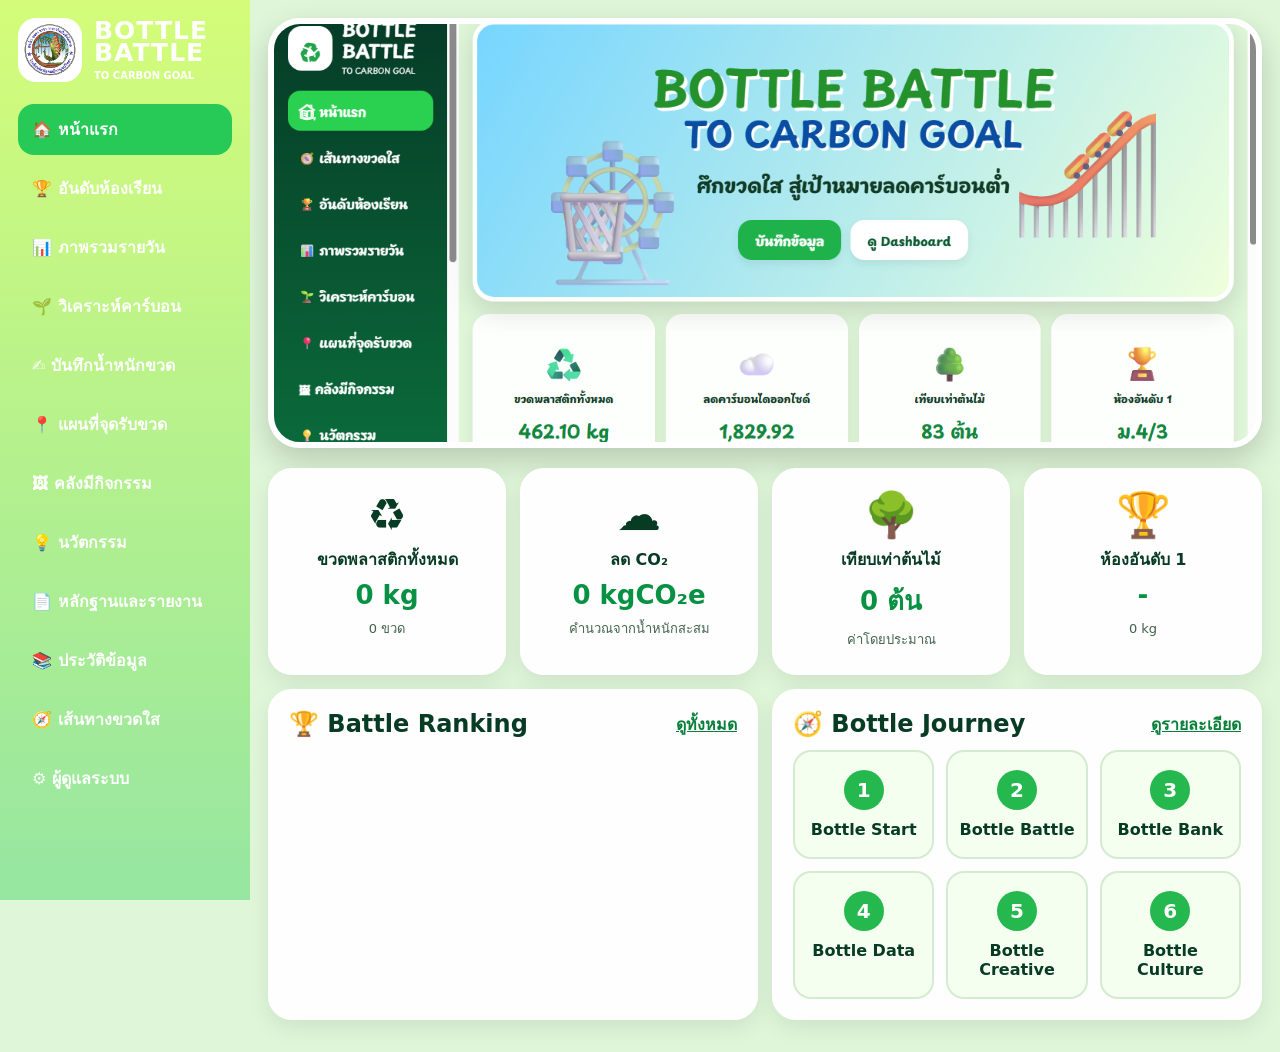
==== commit 253fa815: "Update index.html" ====
--- a/index.html
+++ b/index.html
@@ -28,16 +28,16 @@
 
     <nav class="menu">
       <a class="active" href="index.html">🏠 หน้าแรก</a>
-      <a href="journey.html">🧭 เส้นทางขวดใส</a>
       <a href="ranking.html">🏆 อันดับห้องเรียน</a>
       <a href="dashboard.html">📊 ภาพรวมรายวัน</a>
       <a href="carbon.html">🌱 วิเคราะห์คาร์บอน</a>
+       <a href="submit.html">✍️ บันทึกน้ำหนักขวด</a>
       <a href="map.html">📍 แผนที่จุดรับขวด</a>
       <a href="gallery.html">🖼 คลังมีกิจกรรม</a>
       <a href="innovation.html">💡 นวัตกรรม</a>
       <a href="report.html">📄 หลักฐานและรายงาน</a>
-      <a href="submit.html">✍️ บันทึกน้ำหนักขวด</a>
       <a href="history.html">📚 ประวัติข้อมูล</a>
+      <a href="journey.html">🧭 เส้นทางขวดใส</a>
       <a href="admin.html">⚙️ ผู้ดูแลระบบ</a>
     </nav>
   </aside>
--- a/css/style.css
+++ b/css/style.css
@@ -4,7 +4,7 @@
 
 body{
   margin:0;
-  font-family:"Playpen Sans Thai",system-ui,sans-serif;
+  font-family:"Prompt",system-ui,sans-serif;
   background:#dff6d9;
   color:#073b24;
   display:flex;
@@ -14,7 +14,7 @@
 /* ===== Sidebar ===== */
 .sidebar{
   width:250px;
-  background:linear-gradient(180deg,#053b27,#08713d);
+  background: linear-gradient(#d4fc79, #96e6a1);
   color:#fff;
   padding:18px;
   position:fixed;
